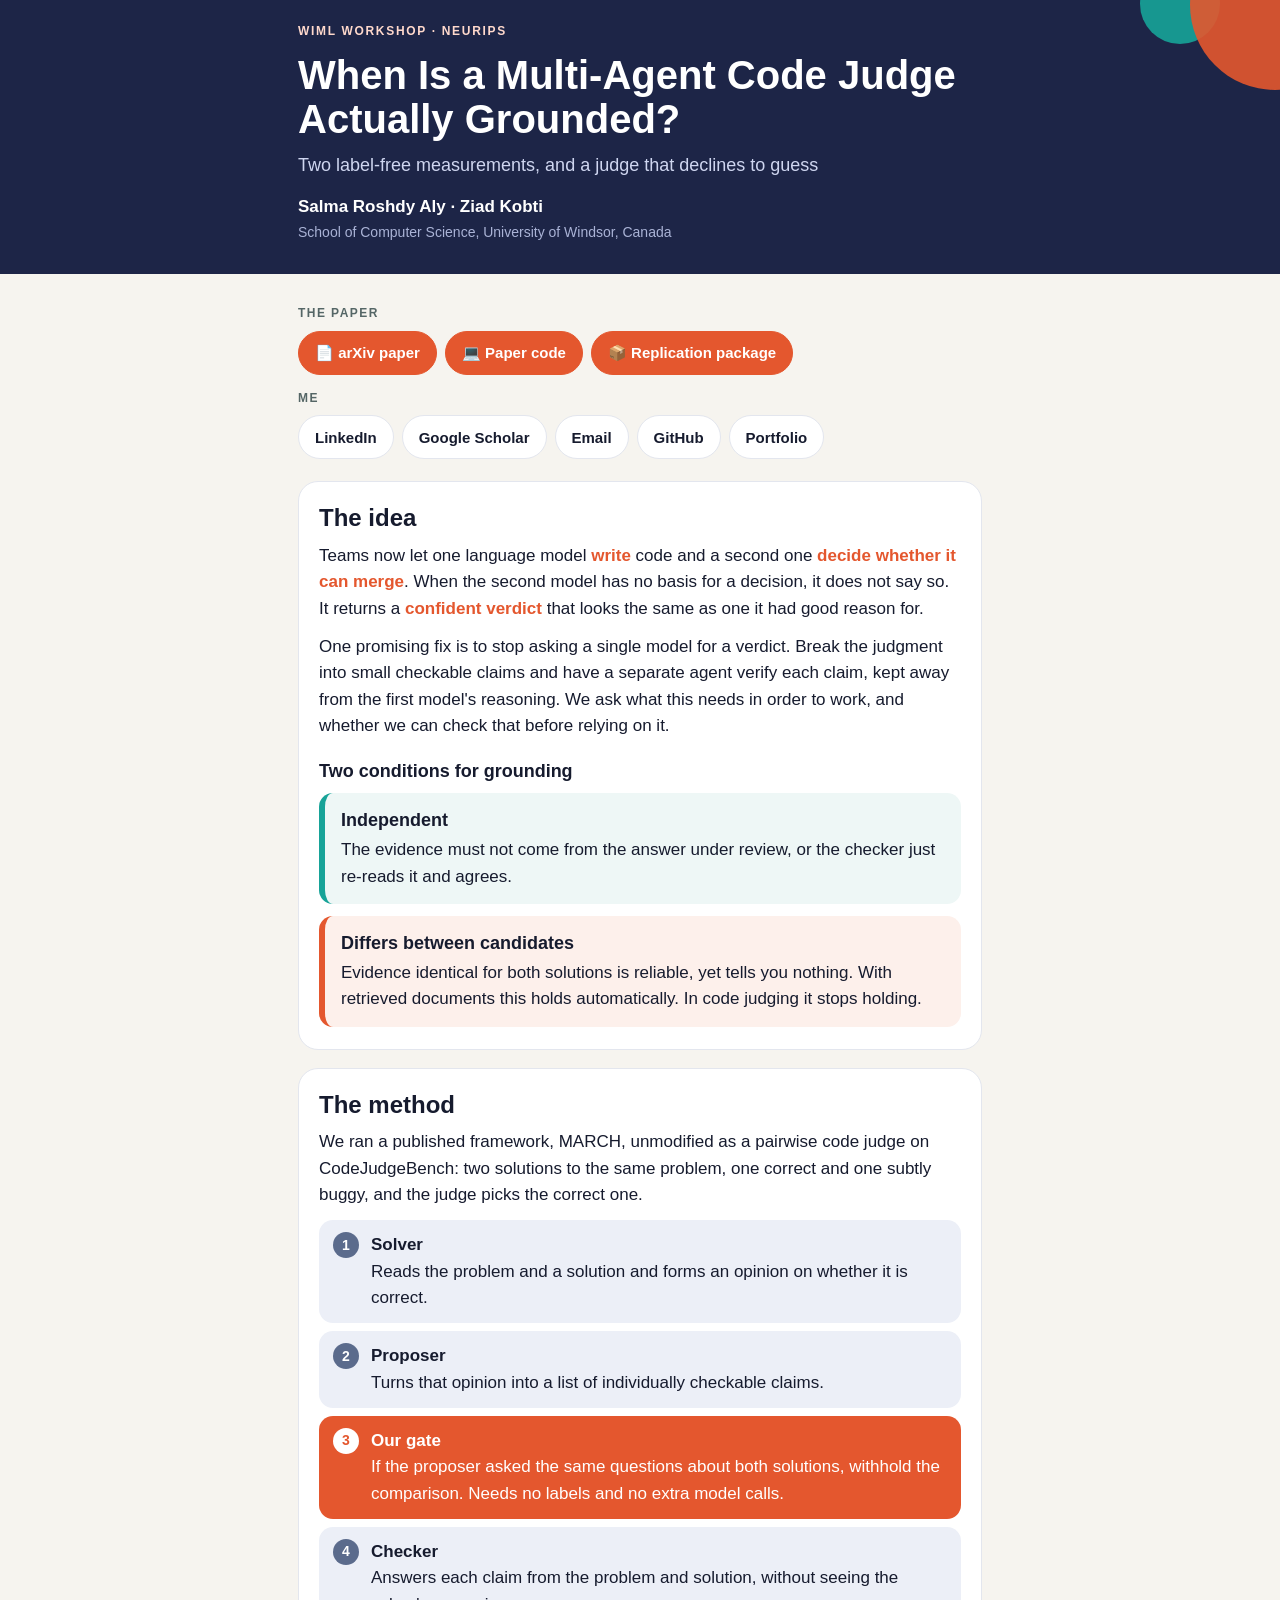
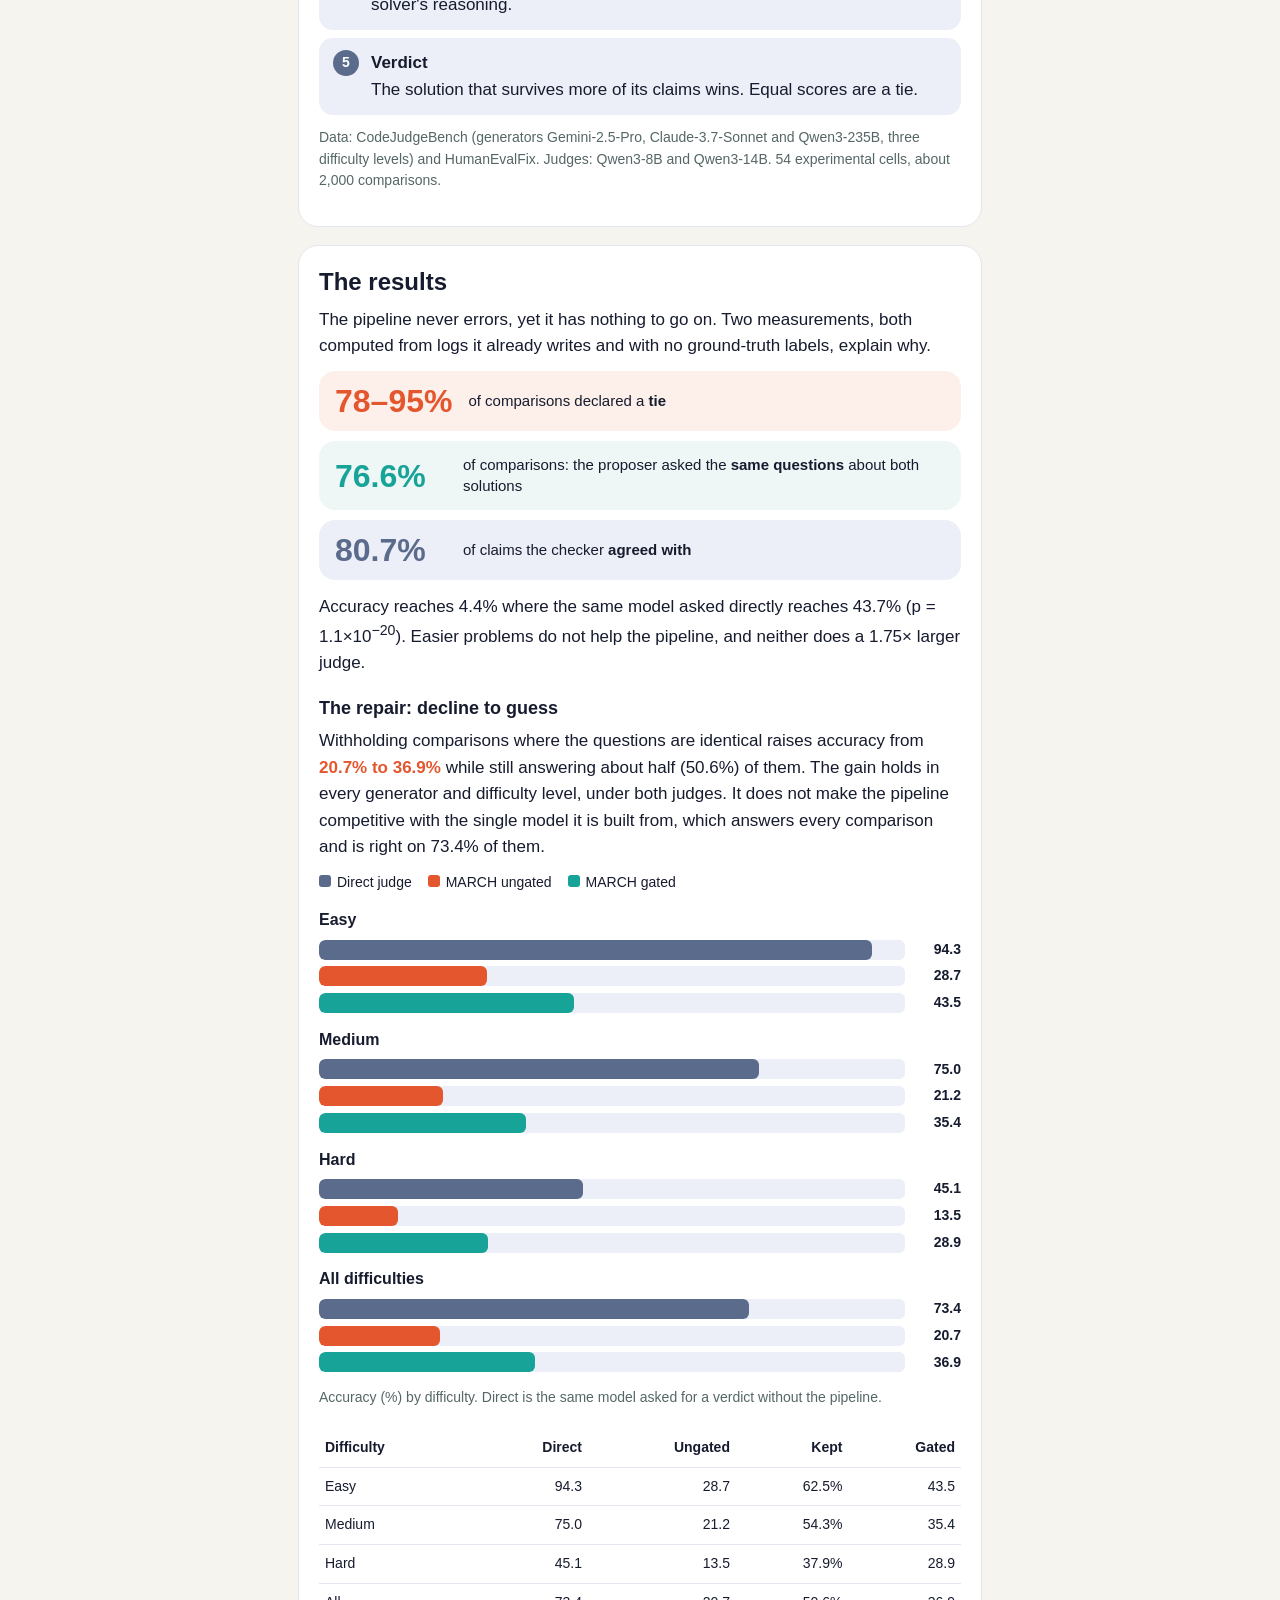
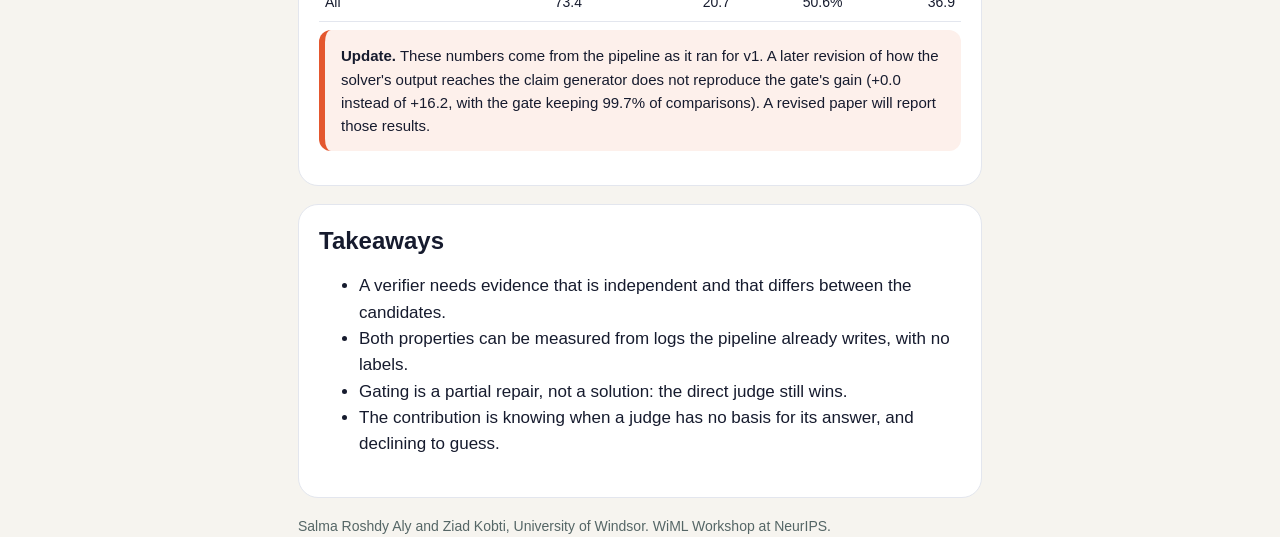
==== docs/index.html @ 7b774c81 "Add conference site (connect page + paper page) and private email-capture setup Co-Authored-By: Clau" ====
<!doctype html>
<html lang="en">
<head>
<meta charset="utf-8">
<meta name="viewport" content="width=device-width,initial-scale=1,viewport-fit=cover">
<title>When Is a Multi-Agent Code Judge Actually Grounded?</title>
<meta name="description" content="Two label-free measurements, and a judge that declines to guess. WiML Workshop at NeurIPS.">
<link rel="stylesheet" href="style.css">
<script src="config.js"></script>
</head>
<body>
<div class="welcome" id="welcome" hidden><div class="wrap">Thanks, nice to meet you! Here is the paper.</div></div>
<header class="hero"><div class="wrap">
  <p class="tag">WiML Workshop · NeurIPS</p>
  <h1>When Is a Multi-Agent Code Judge Actually Grounded?</h1>
  <p class="sub">Two label-free measurements, and a judge that declines to guess</p>
  <p class="by">Salma Roshdy Aly · Ziad Kobti</p>
  <p class="aff">School of Computer Science, University of Windsor, Canada</p>
</div></header>

<nav class="wrap links" aria-label="Links">
  <h2>The paper</h2>
  <div class="chips">
    <a class="chip paper" href="https://arxiv.org/abs/2609.30328">📄 arXiv paper</a>
    <a class="chip paper" href="https://github.com/SalmaRoshdy-YG/NIPS-WiML-Verification-Without-Evidence">💻 Paper code</a>
    <a class="chip paper" href="https://doi.org/10.5281/zenodo.20618538">📦 Replication package</a>
  </div>
  <h2>Me</h2>
  <div class="chips">
    <a class="chip" href="https://www.linkedin.com/in/salma-aly-92bb09174">LinkedIn</a>
    <a class="chip" href="https://scholar.google.ca/citations?user=eEISqbYAAAAJ&amp;hl=en">Google Scholar</a>
    <a class="chip" href="mailto:ali9o@uwindsor.ca">Email</a>
    <a class="chip" href="https://github.com/SalmaRoshdy-YG">GitHub</a>
    <a class="chip" href="https://salmaroshdy-yg.github.io/">Portfolio</a>
  </div>
</nav>

<main class="wrap">
<section class="card" id="idea">
  <h2 class="s">The idea</h2>
  <p>Teams now let one language model <em>write</em> code and a second one <em>decide whether it can merge</em>. When the second model has no basis for a decision, it does not say so. It returns a <em>confident verdict</em> that looks the same as one it had good reason for.</p>
  <p>One promising fix is to stop asking a single model for a verdict. Break the judgment into small checkable claims and have a separate agent verify each claim, kept away from the first model's reasoning. We ask what this needs in order to work, and whether we can check that before relying on it.</p>
  <h3>Two conditions for grounding</h3>
  <div class="two">
    <div class="cond"><b>Independent</b>The evidence must not come from the answer under review, or the checker just re-reads it and agrees.</div>
    <div class="cond"><b>Differs between candidates</b>Evidence identical for both solutions is reliable, yet tells you nothing. With retrieved documents this holds automatically. In code judging it stops holding.</div>
  </div>
</section>

<section class="card" id="method">
  <h2 class="s">The method</h2>
  <p>We ran a published framework, MARCH, unmodified as a pairwise code judge on CodeJudgeBench: two solutions to the same problem, one correct and one subtly buggy, and the judge picks the correct one.</p>
  <ol class="pipe">
    <li><b>Solver</b>Reads the problem and a solution and forms an opinion on whether it is correct.</li>
    <li><b>Proposer</b>Turns that opinion into a list of individually checkable claims.</li>
    <li class="gate"><b>Our gate</b>If the proposer asked the same questions about both solutions, withhold the comparison. Needs no labels and no extra model calls.</li>
    <li><b>Checker</b>Answers each claim from the problem and solution, without seeing the solver's reasoning.</li>
    <li><b>Verdict</b>The solution that survives more of its claims wins. Equal scores are a tie.</li>
  </ol>
  <p class="small">Data: CodeJudgeBench (generators Gemini-2.5-Pro, Claude-3.7-Sonnet and Qwen3-235B, three difficulty levels) and HumanEvalFix. Judges: Qwen3-8B and Qwen3-14B. 54 experimental cells, about 2,000 comparisons.</p>
</section>

<section class="card" id="results">
  <h2 class="s">The results</h2>
  <p>The pipeline never errors, yet it has nothing to go on. Two measurements, both computed from logs it already writes and with no ground-truth labels, explain why.</p>
  <div class="stats">
    <div class="stat"><div class="n">78–95%</div><div class="l">of comparisons declared a <b>tie</b></div></div>
    <div class="stat"><div class="n">76.6%</div><div class="l">of comparisons: the proposer asked the <b>same questions</b> about both solutions</div></div>
    <div class="stat"><div class="n">80.7%</div><div class="l">of claims the checker <b>agreed with</b></div></div>
  </div>
  <p>Accuracy reaches 4.4% where the same model asked directly reaches 43.7% (p = 1.1×10<sup>−20</sup>). Easier problems do not help the pipeline, and neither does a 1.75× larger judge.</p>
  <h3>The repair: decline to guess</h3>
  <p>Withholding comparisons where the questions are identical raises accuracy from <em>20.7% to 36.9%</em> while still answering about half (50.6%) of them. The gain holds in every generator and difficulty level, under both judges. It does not make the pipeline competitive with the single model it is built from, which answers every comparison and is right on 73.4% of them.</p>
  <div class="legend"><span style="--c:var(--slate)">Direct judge</span><span style="--c:var(--coral)">MARCH ungated</span><span style="--c:var(--teal)">MARCH gated</span></div>
  <div class="grp"><h4>Easy</h4><div class="row" role="img" aria-label="Direct 94.3%"><div class="track"><div class="bar" style="width:94.3%;--c:var(--slate)"></div></div><div class="val">94.3</div></div><div class="row" role="img" aria-label="MARCH ungated 28.7%"><div class="track"><div class="bar" style="width:28.7%;--c:var(--coral)"></div></div><div class="val">28.7</div></div><div class="row" role="img" aria-label="MARCH gated 43.5%"><div class="track"><div class="bar" style="width:43.5%;--c:var(--teal)"></div></div><div class="val">43.5</div></div></div><div class="grp"><h4>Medium</h4><div class="row" role="img" aria-label="Direct 75.0%"><div class="track"><div class="bar" style="width:75.0%;--c:var(--slate)"></div></div><div class="val">75.0</div></div><div class="row" role="img" aria-label="MARCH ungated 21.2%"><div class="track"><div class="bar" style="width:21.2%;--c:var(--coral)"></div></div><div class="val">21.2</div></div><div class="row" role="img" aria-label="MARCH gated 35.4%"><div class="track"><div class="bar" style="width:35.4%;--c:var(--teal)"></div></div><div class="val">35.4</div></div></div><div class="grp"><h4>Hard</h4><div class="row" role="img" aria-label="Direct 45.1%"><div class="track"><div class="bar" style="width:45.1%;--c:var(--slate)"></div></div><div class="val">45.1</div></div><div class="row" role="img" aria-label="MARCH ungated 13.5%"><div class="track"><div class="bar" style="width:13.5%;--c:var(--coral)"></div></div><div class="val">13.5</div></div><div class="row" role="img" aria-label="MARCH gated 28.9%"><div class="track"><div class="bar" style="width:28.9%;--c:var(--teal)"></div></div><div class="val">28.9</div></div></div><div class="grp"><h4>All difficulties</h4><div class="row" role="img" aria-label="Direct 73.4%"><div class="track"><div class="bar" style="width:73.4%;--c:var(--slate)"></div></div><div class="val">73.4</div></div><div class="row" role="img" aria-label="MARCH ungated 20.7%"><div class="track"><div class="bar" style="width:20.7%;--c:var(--coral)"></div></div><div class="val">20.7</div></div><div class="row" role="img" aria-label="MARCH gated 36.9%"><div class="track"><div class="bar" style="width:36.9%;--c:var(--teal)"></div></div><div class="val">36.9</div></div></div>
  <p class="small">Accuracy (%) by difficulty. Direct is the same model asked for a verdict without the pipeline.</p>
  <div class="scroll"><table>
    <tr><th>Difficulty</th><th>Direct</th><th>Ungated</th><th>Kept</th><th>Gated</th></tr>
    <tr><td>Easy</td><td>94.3</td><td>28.7</td><td>62.5%</td><td>43.5</td></tr><tr><td>Medium</td><td>75.0</td><td>21.2</td><td>54.3%</td><td>35.4</td></tr><tr><td>Hard</td><td>45.1</td><td>13.5</td><td>37.9%</td><td>28.9</td></tr><tr><td>All</td><td>73.4</td><td>20.7</td><td>50.6%</td><td>36.9</td></tr>
  </table></div>
  <p class="note"><b>Update.</b> These numbers come from the pipeline as it ran for v1. A later revision of how the solver's output reaches the claim generator does not reproduce the gate's gain (+0.0 instead of +16.2, with the gate keeping 99.7% of comparisons). A revised paper will report those results.</p>
</section>

<section class="card" id="takeaways">
  <h2 class="s">Takeaways</h2>
  <ul>
    <li>A verifier needs evidence that is independent and that differs between the candidates.</li>
    <li>Both properties can be measured from logs the pipeline already writes, with no labels.</li>
    <li>Gating is a partial repair, not a solution: the direct judge still wins.</li>
    <li>The contribution is knowing when a judge has no basis for its answer, and declining to guess.</li>
  </ul>
</section>
</main>
<footer class="wrap">Salma Roshdy Aly and Ziad Kobti, University of Windsor. WiML Workshop at NeurIPS.</footer>
<script src="app.js"></script>
</body>
</html>
---- docs/style.css ----
:root{
  --bg:#f6f4ef; --card:#fff; --ink:#161b2e; --muted:#566; --navy:#1d2547;
  --coral:#e4572e; --teal:#17a398; --slate:#5b6b8c; --line:#e3e6ee;
  --tint-teal:#eef7f6; --tint-coral:#fdf0eb; --tint-slate:#eceff7;
}
@media (prefers-color-scheme: dark){
  :root{ --bg:#10142a; --card:#1a2040; --ink:#eef0f8; --muted:#aab3d6; --navy:#0b0f22;
    --line:#2b3358;--slate:#9fb0d8; --tint-teal:#12302f; --tint-coral:#3a2019; --tint-slate:#232a4d; }
}
*{box-sizing:border-box}
html{-webkit-text-size-adjust:100%}
body{margin:0;background:var(--bg);color:var(--ink);font:17px/1.55 -apple-system,BlinkMacSystemFont,"Segoe UI",Inter,Roboto,Helvetica,Arial,sans-serif}
a{color:inherit}
.wrap{max-width:720px;margin:0 auto;padding:0 18px}
header.hero{background:var(--navy);color:#fff;padding:22px 0 30px;position:relative;overflow:hidden}
header.hero:after{content:"";position:absolute;right:-80px;top:-80px;width:170px;height:170px;border-radius:50%;background:var(--coral);opacity:.9}
header.hero:before{content:"";position:absolute;right:60px;top:-36px;width:80px;height:80px;border-radius:50%;background:var(--teal);opacity:.9}
.hero .wrap{position:relative;z-index:1}
.tag{font-size:12px;font-weight:700;letter-spacing:.14em;text-transform:uppercase;color:#ffd9cc;margin:0 0 12px}
h1{font-size:clamp(26px,7vw,40px);line-height:1.12;margin:0 0 10px;font-weight:800}
.sub{color:#cfd6f0;margin:0 0 14px;font-size:18px}
.by{font-weight:700;margin:0}.aff{color:#aab3d6;font-size:14px;margin:2px 0 0}

/* link bar */
.links{padding:16px 18px 4px}
.links h2{font-size:12px;letter-spacing:.12em;text-transform:uppercase;color:var(--muted);margin:14px 0 8px;font-weight:700}
.chips{display:flex;flex-wrap:wrap;gap:8px}
.chip{display:inline-flex;align-items:center;gap:6px;min-height:44px;padding:0 16px;border-radius:999px;background:var(--card);border:1px solid var(--line);text-decoration:none;font-weight:600;font-size:15px}
.chip.paper{background:var(--coral);color:#fff;border-color:var(--coral)}
.chip:active{transform:scale(.98)}

section{margin:18px 0}
.card{background:var(--card);border-radius:20px;padding:22px 20px;border:1px solid var(--line)}
h2.s{font-size:24px;margin:0 0 10px;line-height:1.2}
h3{font-size:18px;margin:18px 0 6px}
p{margin:0 0 12px}
em{font-style:normal;color:var(--coral);font-weight:700}
.two{display:grid;gap:12px;margin-top:8px}
.cond{padding:14px 16px;border-radius:14px;border-left:6px solid var(--teal);background:var(--tint-teal)}
.cond:nth-child(2){border-left-color:var(--coral);background:var(--tint-coral)}
.cond b{display:block;font-size:18px;margin-bottom:2px}

/* pipeline */
.pipe{list-style:none;margin:12px 0;padding:0;display:grid;gap:8px;counter-reset:s}
.pipe li{position:relative;padding:12px 14px 12px 52px;border-radius:14px;background:var(--tint-slate);counter-increment:s}
.pipe li:before{content:counter(s);position:absolute;left:14px;top:12px;width:26px;height:26px;border-radius:50%;background:var(--slate);color:#fff;font-weight:700;font-size:14px;display:flex;align-items:center;justify-content:center}
.pipe li.gate{background:var(--coral);color:#fff}.pipe li.gate:before{background:#fff;color:var(--coral)}
.pipe b{display:block}

/* stats */
.stats{display:grid;gap:10px;margin:8px 0 14px}
.stat{display:flex;align-items:center;gap:16px;padding:14px 16px;border-radius:16px;background:var(--tint-coral)}
.stat:nth-child(2){background:var(--tint-teal)}.stat:nth-child(3){background:var(--tint-slate)}
.stat .n{font-size:32px;font-weight:800;line-height:1;color:var(--coral);min-width:112px;white-space:nowrap}
.stat:nth-child(2) .n{color:var(--teal)}.stat:nth-child(3) .n{color:var(--slate)}
.stat .l{font-size:15px;line-height:1.35}

/* bars */
.legend{display:flex;flex-wrap:wrap;gap:6px 16px;font-size:14px;margin:6px 0 12px}
.legend span:before{content:"";display:inline-block;width:12px;height:12px;border-radius:3px;margin-right:6px;background:var(--c)}
.grp{margin:14px 0}.grp h4{margin:0 0 6px;font-size:16px}
.row{display:grid;grid-template-columns:1fr 48px;align-items:center;gap:8px;margin:5px 0}
.track{height:20px;border-radius:6px;background:var(--tint-slate);overflow:hidden}
.bar{height:100%;border-radius:6px;background:var(--c)}
.val{font-weight:700;font-size:14px;text-align:right}
.small{font-size:14px;color:var(--muted)}
.note{border-left:6px solid var(--coral);background:var(--tint-coral);padding:14px 16px;border-radius:12px;font-size:15px}
table{width:100%;border-collapse:collapse;font-size:14px;margin:8px 0}
th,td{padding:8px 6px;text-align:right;border-bottom:1px solid var(--line)}th:first-child,td:first-child{text-align:left}
.scroll{overflow-x:auto}
.welcome{background:var(--teal);color:#fff;padding:12px 0;font-weight:600}
.welcome[hidden]{display:none}
footer{padding:26px 0 40px;color:var(--muted);font-size:14px}

/* connect page */
.connect{min-height:100vh;display:flex;flex-direction:column}
.connect main{flex:1;display:flex;align-items:center;padding:24px 0}
.connect h1{font-size:clamp(30px,9vw,44px)}
form{display:grid;gap:12px;margin-top:18px}
label{font-weight:600;font-size:15px;display:block;margin-bottom:4px}
input[type=email],input[type=text]{width:100%;min-height:52px;padding:0 14px;border-radius:14px;border:2px solid var(--line);background:var(--card);color:var(--ink);font:inherit;font-size:17px}
input:focus{outline:none;border-color:var(--teal)}
button.go{min-height:54px;border:0;border-radius:14px;background:var(--coral);color:#fff;font:inherit;font-size:18px;font-weight:700;cursor:pointer}
button.go:disabled{opacity:.6}
a.skip{display:block;text-align:center;padding:12px;color:var(--muted);font-size:15px}
.hp{position:absolute;left:-9999px;width:1px;height:1px;opacity:0}
.fine{font-size:13px;color:var(--muted);margin:0}
.err{color:#c0262d;font-size:14px;min-height:1.2em;margin:0}
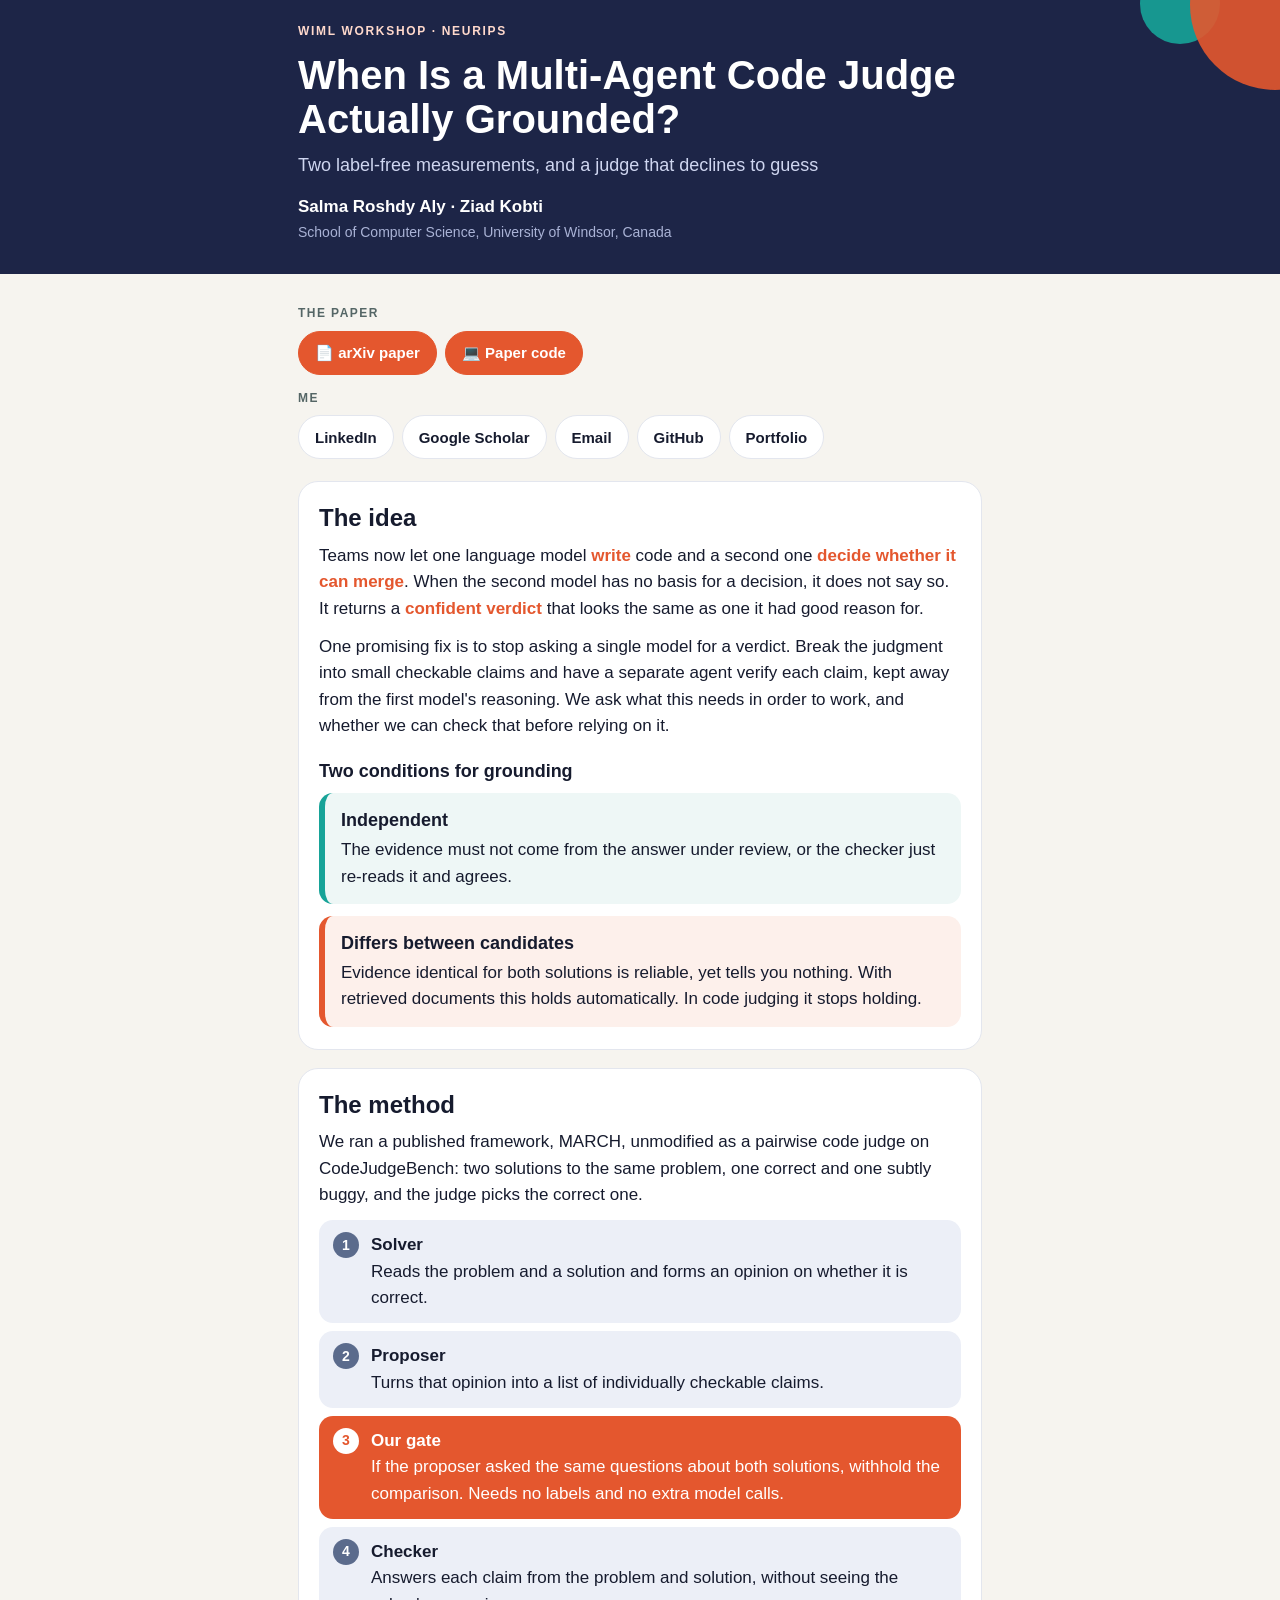
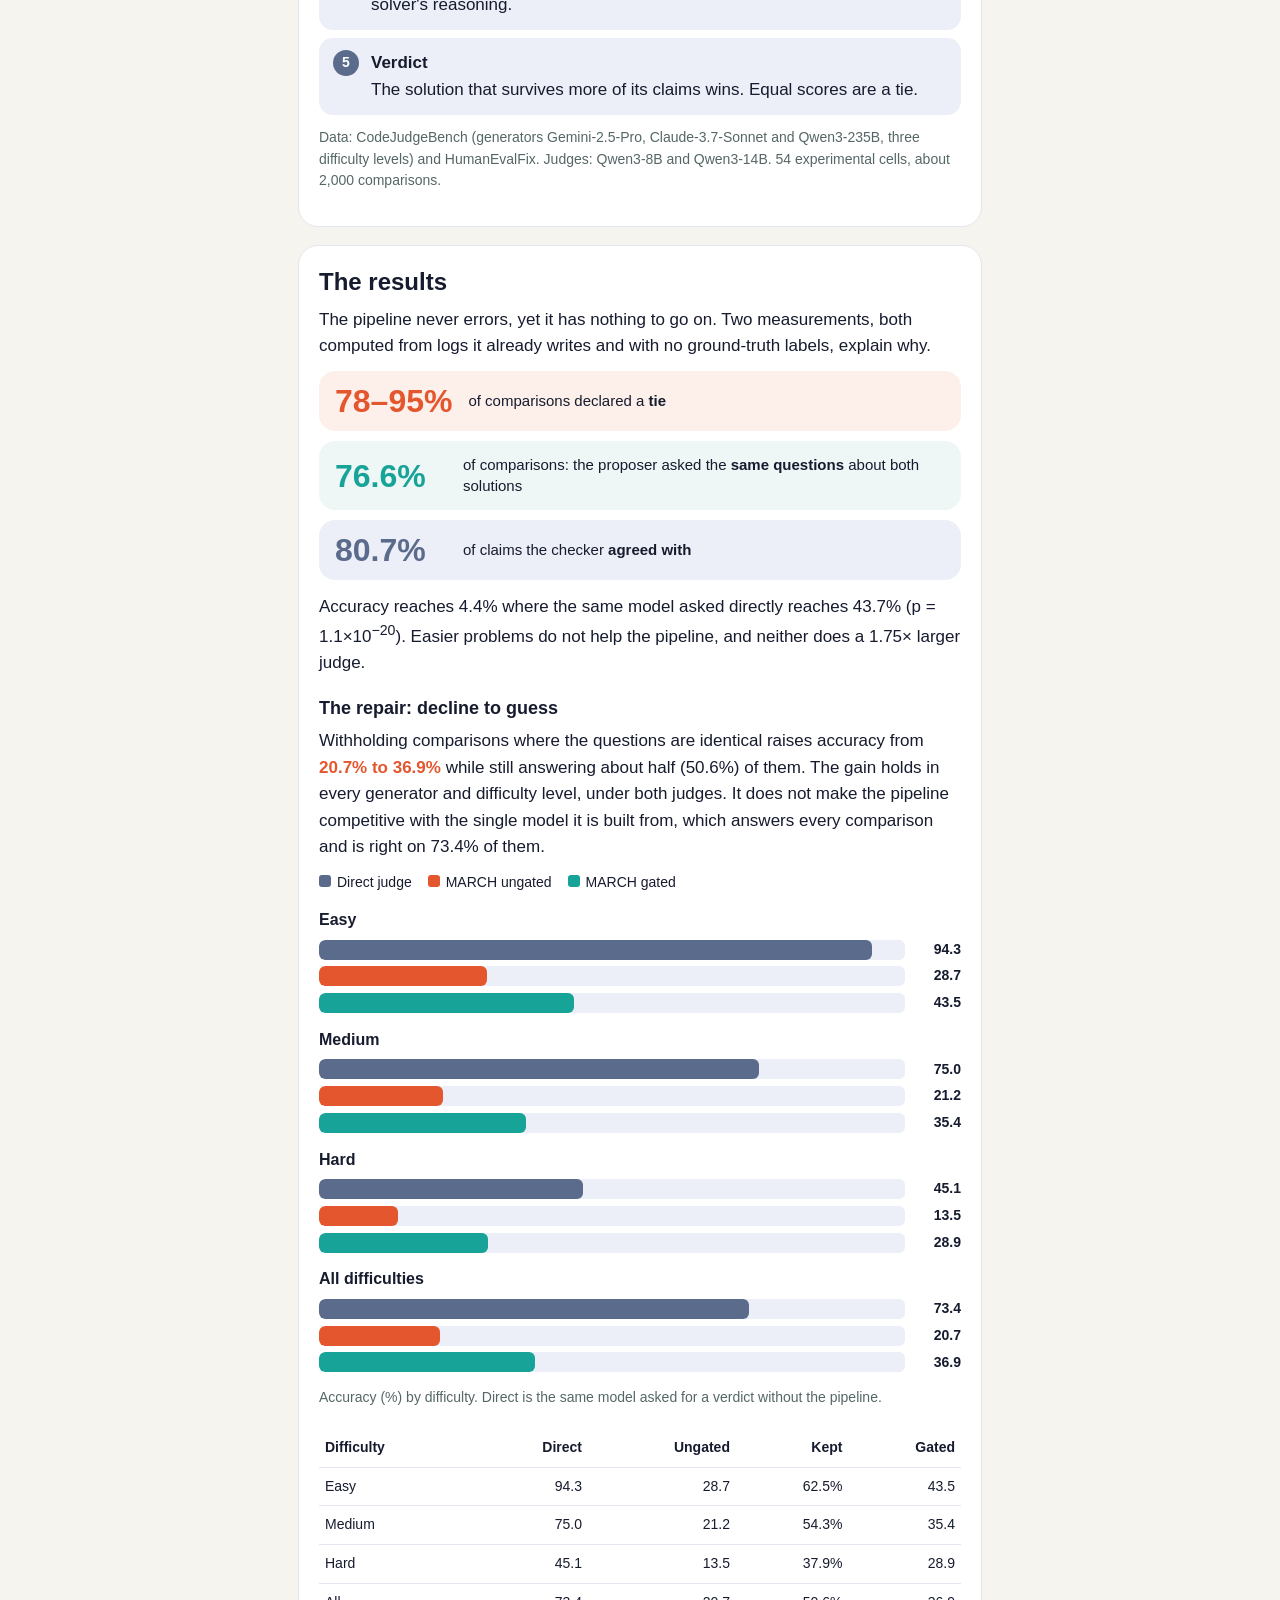
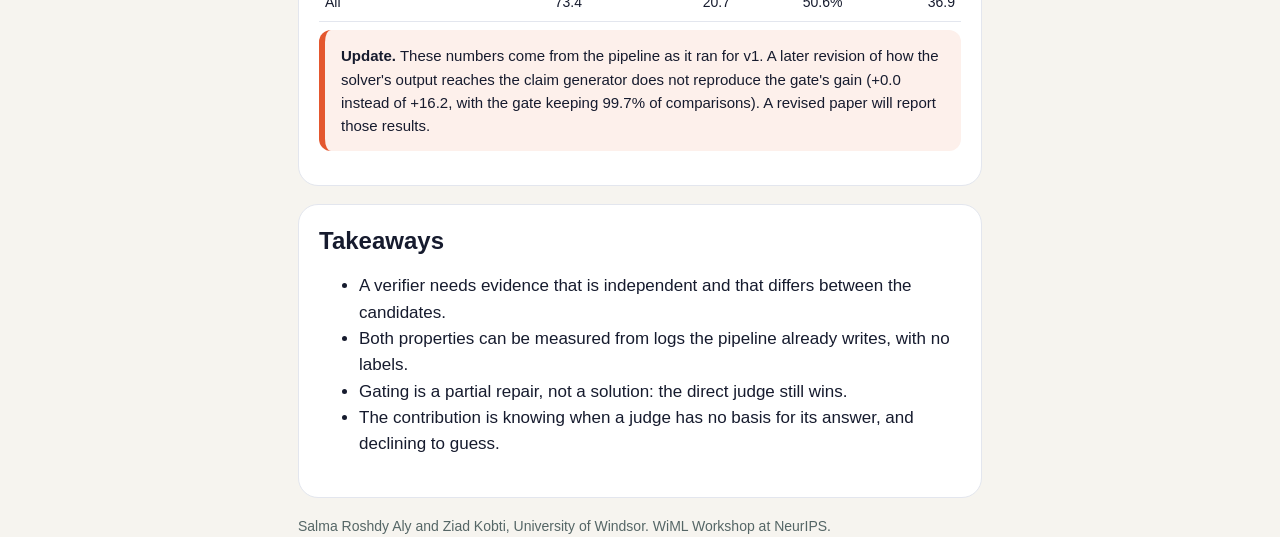
==== commit 3cb8dc10: "Update index.html" ====
--- a/docs/index.html
+++ b/docs/index.html
@@ -23,7 +23,6 @@
   <div class="chips">
     <a class="chip paper" href="https://arxiv.org/abs/2609.30328">📄 arXiv paper</a>
     <a class="chip paper" href="https://github.com/SalmaRoshdy-YG/NIPS-WiML-Verification-Without-Evidence">💻 Paper code</a>
-    <a class="chip paper" href="https://doi.org/10.5281/zenodo.20618538">📦 Replication package</a>
   </div>
   <h2>Me</h2>
   <div class="chips">
@@ -94,4 +93,4 @@
 <footer class="wrap">Salma Roshdy Aly and Ziad Kobti, University of Windsor. WiML Workshop at NeurIPS.</footer>
 <script src="app.js"></script>
 </body>
-</html>+</html>
